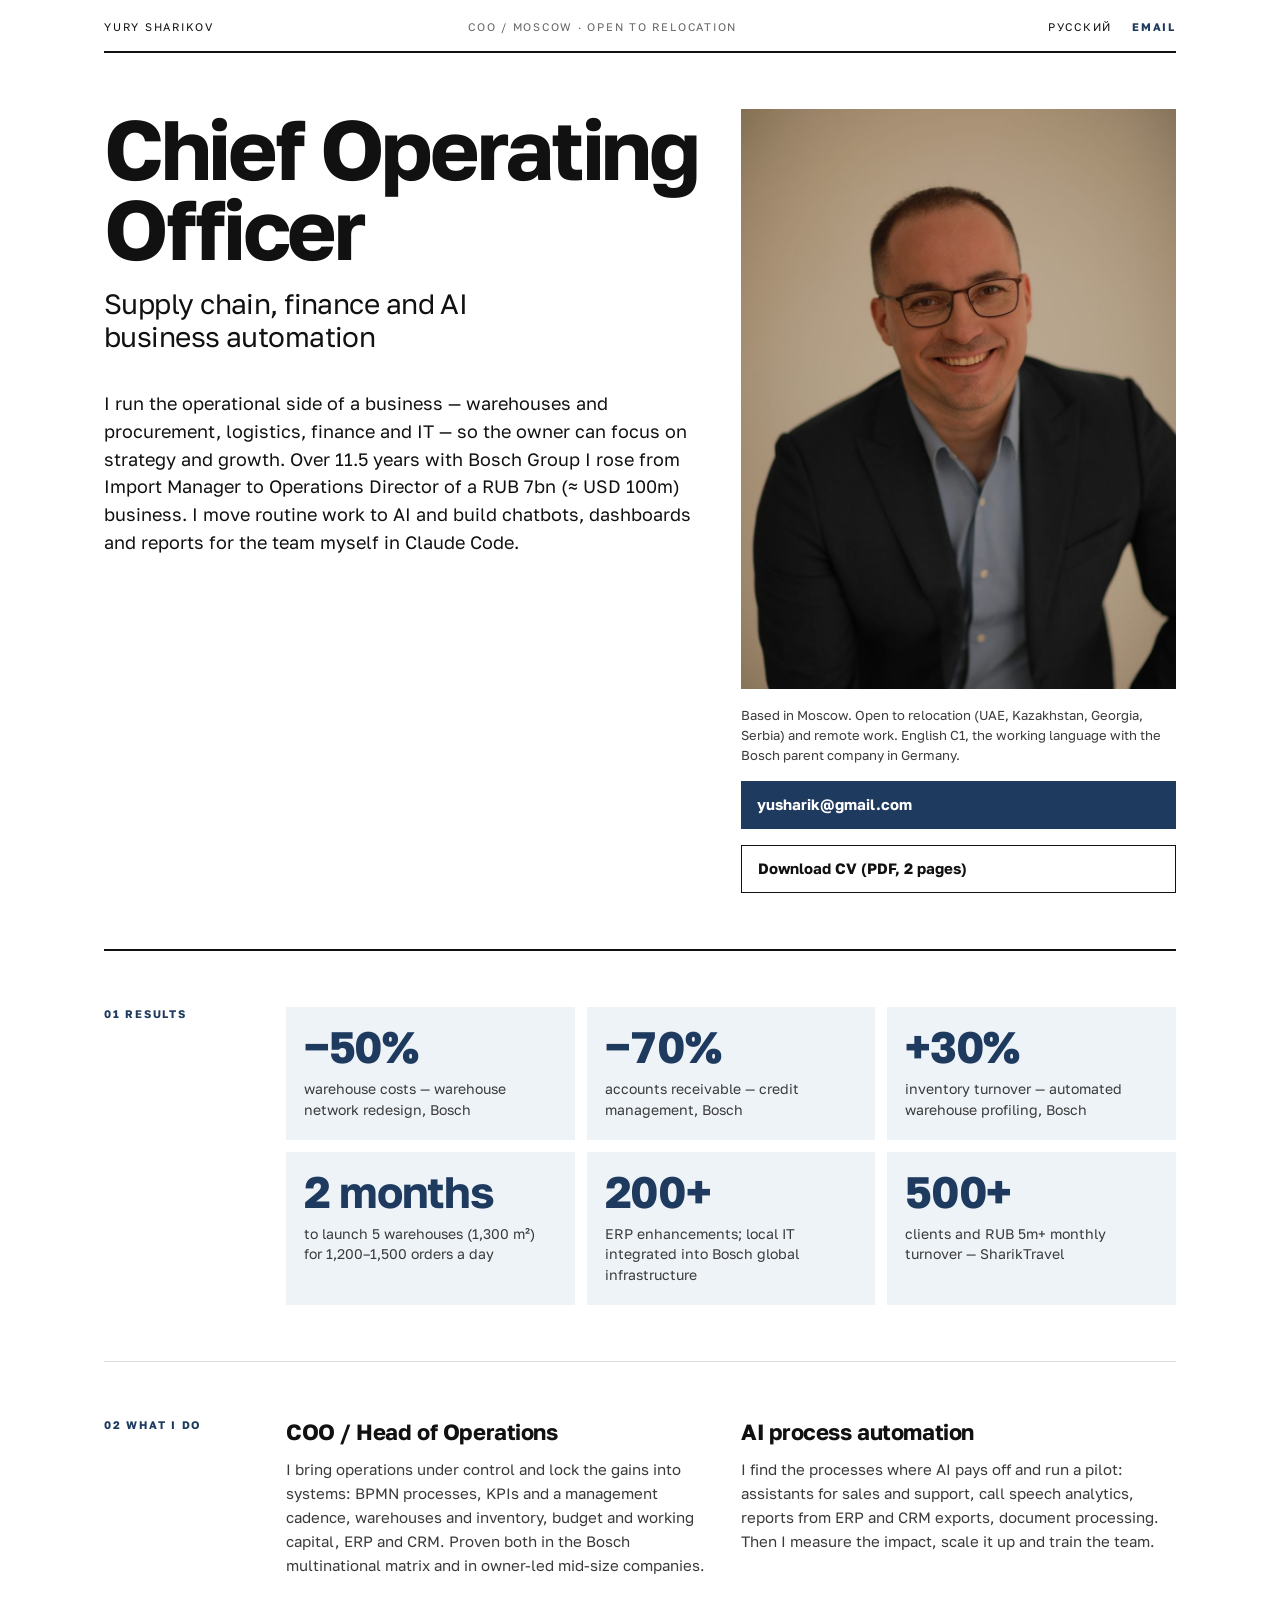
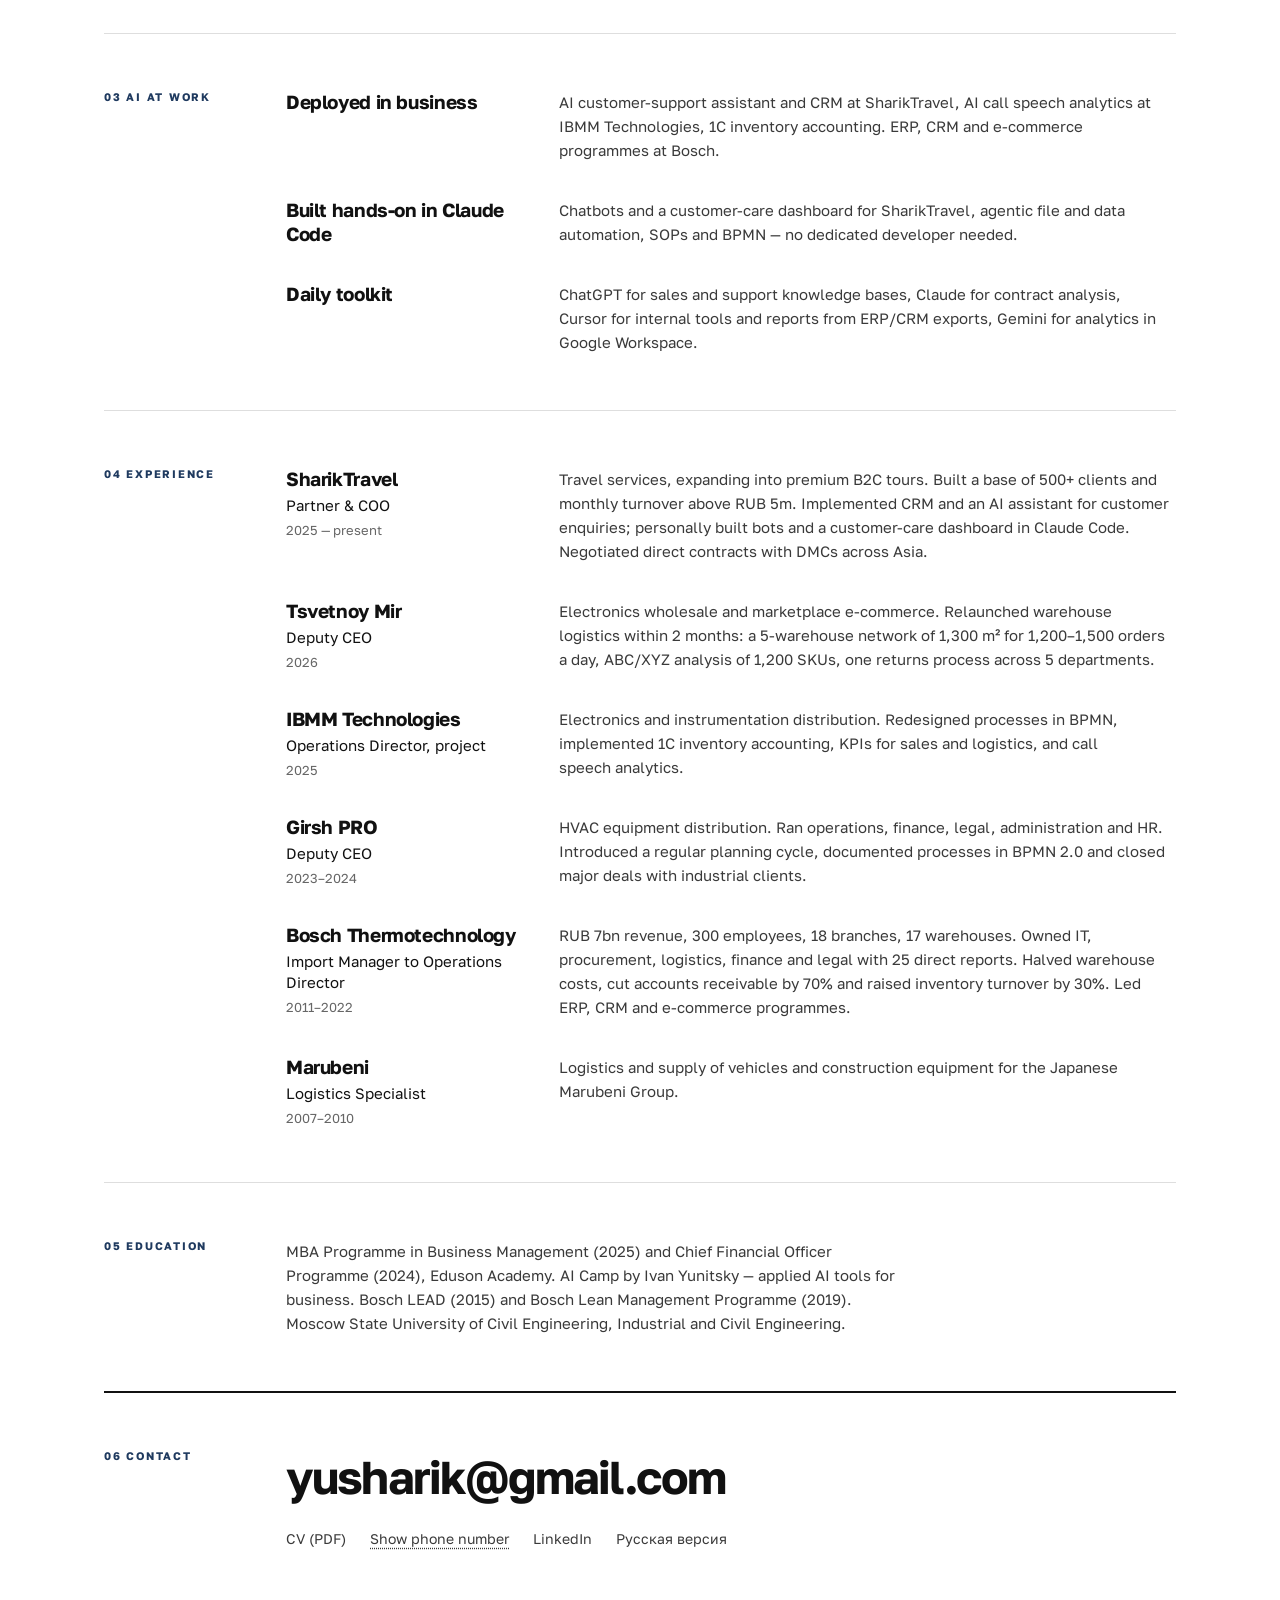
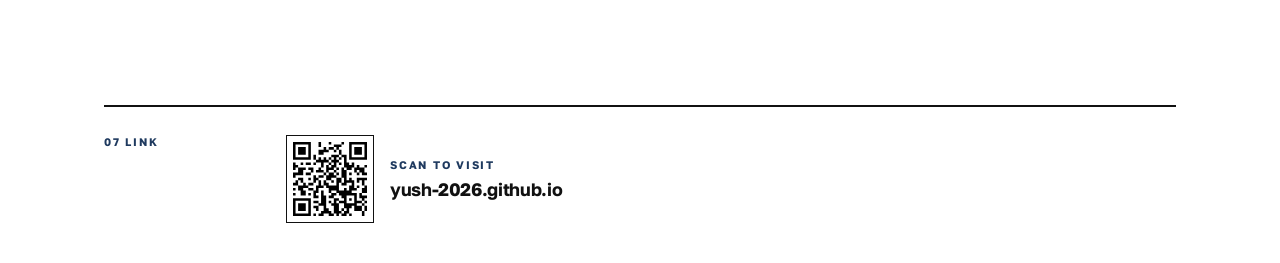
==== en/index.html @ ccaf201a "CV site: RU and EN pages, PDFs without phone, QR codes Co-Authored-By: Claude Opus 5.5 <noreply@anth" ====
<!doctype html>
<html lang="en">
<head>
<meta charset="utf-8">
<meta name="viewport" content="width=device-width, initial-scale=1">
<meta name="robots" content="noindex, nofollow">
<title>Yury Sharikov — Chief Operating Officer</title>
<meta name="description" content="Chief Operating Officer: supply chain, finance and AI business automation. 11.5 years with Bosch Group, from Import Manager to Operations Director. Moscow, open to relocation and remote work.">
<meta property="og:title" content="Yury Sharikov — Chief Operating Officer">
<meta property="og:description" content="Supply chain, finance and AI business automation. 11.5 years with Bosch: RUB 7bn business, 18 branches, 17 warehouses.">
<meta property="og:type" content="profile">
<meta property="og:image" content="https://yush-2026.github.io/assets/photo.jpg">
<link rel="alternate" hreflang="ru" href="../">
<link rel="preconnect" href="https://fonts.googleapis.com">
<link rel="preconnect" href="https://fonts.gstatic.com" crossorigin>
<link href="https://fonts.googleapis.com/css2?family=Golos+Text:wght@400;700&display=swap" rel="stylesheet">
<link rel="stylesheet" href="../assets/style.css">
</head>
<body>

<header class="wrap" style="padding-bottom:0">
  <div class="grid rule-top">
    <div class="c4 micro">Yury Sharikov</div>
    <div class="c4 micro muted">COO / Moscow · open to relocation</div>
    <div class="c4 micro top-links"><a href="../" lang="ru" hreflang="ru">Русский</a><a class="accent" href="mailto:yusharik@gmail.com">Email</a></div>
  </div>
</header>

<main class="wrap">

  <section class="grid sec rule-heavy">
    <div class="c7">
      <h1>Chief Operating Officer</h1>
      <p class="subhead">Supply chain, finance and AI business automation</p>
      <p class="lede">I run the operational side of a business — warehouses and procurement, logistics, finance and IT — so the owner can focus on strategy and growth. Over 11.5&nbsp;years with Bosch Group I rose from Import Manager to Operations Director of a RUB&nbsp;7bn (≈&nbsp;USD&nbsp;100m) business. I move routine work to AI and build chatbots, dashboards and reports for the team myself in Claude Code.</p>
    </div>
    <div class="c5 hero-aside">
      <img class="portrait" src="../assets/photo.jpg" width="900" height="1200" alt="Yury Sharikov">
      <p class="aside-note">Based in Moscow. Open to relocation (UAE, Kazakhstan, Georgia, Serbia) and remote work. English C1, the working language with the Bosch parent company in Germany.</p>
      <a class="cta" href="mailto:yusharik@gmail.com">yusharik@gmail.com</a>
      <a class="cv" href="../cv-en.pdf" download="Sharikov_CV_COO.pdf">Download CV (PDF, 2&nbsp;pages)</a>
    </div>
  </section>

  <section class="grid sec rule">
    <div class="c2 micro accent micro-label">01 Results</div>
    <div class="c10 kpis">
      <div class="kpi"><b>−50%</b><span>warehouse costs — warehouse network redesign, Bosch</span></div>
      <div class="kpi"><b>−70%</b><span>accounts receivable — credit management, Bosch</span></div>
      <div class="kpi"><b>+30%</b><span>inventory turnover — automated warehouse profiling, Bosch</span></div>
      <div class="kpi"><b>2&nbsp;months</b><span>to launch 5 warehouses (1,300&nbsp;m²) for 1,200–1,500 orders a day</span></div>
      <div class="kpi"><b>200+</b><span>ERP enhancements; local IT integrated into Bosch global infrastructure</span></div>
      <div class="kpi"><b>500+</b><span>clients and RUB&nbsp;5m+ monthly turnover — SharikTravel</span></div>
    </div>
  </section>

  <section class="grid sec rule">
    <div class="c2 micro accent micro-label">02 What I do</div>
    <div class="c5">
      <h2>COO / Head of Operations</h2>
      <p class="body">I bring operations under control and lock the gains into systems: BPMN processes, KPIs and a management cadence, warehouses and inventory, budget and working capital, ERP and CRM. Proven both in the Bosch multinational matrix and in owner-led mid-size companies.</p>
    </div>
    <div class="c5">
      <h2>AI process automation</h2>
      <p class="body">I find the processes where AI pays off and run a pilot: assistants for sales and support, call speech analytics, reports from ERP and CRM exports, document processing. Then I measure the impact, scale it up and train the team.</p>
    </div>
  </section>

  <section class="grid sec rule">
    <div class="c2 micro accent micro-label">03 AI at work</div>
    <div class="c10 stack">
      <div class="row">
        <div class="c3"><h3>Deployed in business</h3></div>
        <p class="c7 body">AI customer-support assistant and CRM at SharikTravel, AI call speech analytics at IBMM Technologies, 1C inventory accounting. ERP, CRM and e-commerce programmes at Bosch.</p>
      </div>
      <div class="row">
        <div class="c3"><h3>Built hands-on in Claude Code</h3></div>
        <p class="c7 body">Chatbots and a customer-care dashboard for SharikTravel, agentic file and data automation, SOPs and BPMN — no dedicated developer needed.</p>
      </div>
      <div class="row">
        <div class="c3"><h3>Daily toolkit</h3></div>
        <p class="c7 body">ChatGPT for sales and support knowledge bases, Claude for contract analysis, Cursor for internal tools and reports from ERP/CRM exports, Gemini for analytics in Google Workspace.</p>
      </div>
    </div>
  </section>

  <section class="grid sec rule">
    <div class="c2 micro accent micro-label">04 Experience</div>
    <div class="c10 stack">
      <div class="row">
        <div class="c3"><h3>SharikTravel</h3><p class="role">Partner &amp; COO</p><p class="date">2025 — present</p></div>
        <p class="c7 body">Travel services, expanding into premium B2C tours. Built a base of 500+ clients and monthly turnover above RUB&nbsp;5m. Implemented CRM and an AI assistant for customer enquiries; personally built bots and a customer-care dashboard in Claude Code. Negotiated direct contracts with DMCs across Asia.</p>
      </div>
      <div class="row">
        <div class="c3"><h3>Tsvetnoy Mir</h3><p class="role">Deputy CEO</p><p class="date">2026</p></div>
        <p class="c7 body">Electronics wholesale and marketplace e-commerce. Relaunched warehouse logistics within 2&nbsp;months: a 5-warehouse network of 1,300&nbsp;m² for 1,200–1,500 orders a day, ABC/XYZ analysis of 1,200 SKUs, one returns process across 5 departments.</p>
      </div>
      <div class="row">
        <div class="c3"><h3>IBMM Technologies</h3><p class="role">Operations Director, project</p><p class="date">2025</p></div>
        <p class="c7 body">Electronics and instrumentation distribution. Redesigned processes in BPMN, implemented 1C inventory accounting, KPIs for sales and logistics, and call speech analytics.</p>
      </div>
      <div class="row">
        <div class="c3"><h3>Girsh PRO</h3><p class="role">Deputy CEO</p><p class="date">2023–2024</p></div>
        <p class="c7 body">HVAC equipment distribution. Ran operations, finance, legal, administration and HR. Introduced a regular planning cycle, documented processes in BPMN 2.0 and closed major deals with industrial clients.</p>
      </div>
      <div class="row">
        <div class="c3"><h3>Bosch Thermotechnology</h3><p class="role">Import Manager to Operations Director</p><p class="date">2011–2022</p></div>
        <p class="c7 body">RUB&nbsp;7bn revenue, 300 employees, 18 branches, 17 warehouses. Owned IT, procurement, logistics, finance and legal with 25 direct reports. Halved warehouse costs, cut accounts receivable by 70% and raised inventory turnover by 30%. Led ERP, CRM and e-commerce programmes.</p>
      </div>
      <div class="row">
        <div class="c3"><h3>Marubeni</h3><p class="role">Logistics Specialist</p><p class="date">2007–2010</p></div>
        <p class="c7 body">Logistics and supply of vehicles and construction equipment for the Japanese Marubeni Group.</p>
      </div>
    </div>
  </section>

  <section class="grid sec rule-heavy">
    <div class="c2 micro accent micro-label">05 Education</div>
    <p class="c7 body">MBA Programme in Business Management (2025) and Chief Financial Officer Programme (2024), Eduson Academy. AI Camp by Ivan Yunitsky — applied AI tools for business. Bosch LEAD (2015) and Bosch Lean Management Programme (2019). Moscow State University of Civil Engineering, Industrial and Civil Engineering.</p>
  </section>

  <section class="grid sec">
    <div class="c2 micro accent micro-label">06 Contact</div>
    <div class="c10">
      <a class="mail" href="mailto:yusharik@gmail.com">yusharik@gmail.com</a>
      <div class="links">
        <a href="../cv-en.pdf" download="Sharikov_CV_COO.pdf">CV (PDF)</a>
        <span class="phone" data-label-wa="WhatsApp" data-label-tg="Telegram"><button class="linklike" type="button">Show phone number</button></span>
        <a href="https://www.linkedin.com/in/yury-sharikov-70262aaa">LinkedIn</a>
        <a href="../" lang="ru" hreflang="ru">Русская версия</a>
      </div>
    </div>
  </section>

</main>

<footer class="wrap site-footer">
  <div class="grid">
    <div class="c2 micro accent micro-label">07 Link</div>
    <div class="c10 site-footer-inner">
      <a class="qr-link" href="https://yush-2026.github.io/en/">
        <img class="qr-code" src="../assets/qr-en.svg" width="88" height="88" alt="QR code linking to yush-2026.github.io">
        <span class="qr-copy">
          <span class="micro accent">Scan to visit</span>
          <span class="qr-url">yush-2026.github.io</span>
        </span>
      </a>
    </div>
  </div>
</footer>

<script src="../assets/phone.js" defer></script>
</body>
</html>
---- assets/style.css ----
:root {
  color-scheme: light;
  --ink: #111;
  --text: #3a3a3a;
  --muted: #666;
  --rule: #dedede;
  --accent: #1f3a5f;
  --tile: #eef3f8;
  --font: "Golos Text", "Helvetica Neue", Helvetica, Arial, sans-serif;
}

*, *::before, *::after { box-sizing: border-box; }
html { -webkit-text-size-adjust: 100%; }
body {
  margin: 0;
  background: #fff;
  color: var(--ink);
  font-family: var(--font);
  font-weight: 400;
  -webkit-font-smoothing: antialiased;
}
a { color: var(--ink); text-decoration: none; }
a:hover { color: var(--accent); }
a:focus-visible { outline: 2px solid var(--accent); outline-offset: 3px; }
h1, h2, h3, p { margin: 0; }

.wrap { max-width: 1120px; margin: 0 auto; padding: 0 24px 96px; }
.grid { display: grid; grid-template-columns: repeat(12, minmax(0, 1fr)); gap: 20px; }
.rule-top { border-bottom: 2px solid var(--ink); padding: 20px 0 18px; align-items: baseline; }
.rule { border-bottom: 1px solid var(--rule); }
.rule-heavy { border-bottom: 2px solid var(--ink); }
.sec { padding: 56px 0; }

.micro { font-size: 11px; letter-spacing: 0.16em; text-transform: uppercase; }
.accent { color: var(--accent); font-weight: 700; }
.muted { color: var(--muted); }
.right { text-align: right; }
.top-links { display: flex; justify-content: flex-end; gap: 20px; }

h1 {
  font-size: clamp(40px, 6.6vw, 84px);
  line-height: 0.95;
  font-weight: 700;
  letter-spacing: -0.04em;
}
.subhead {
  margin-top: 18px;
  font-size: clamp(20px, 2.4vw, 28px);
  line-height: 1.2;
  letter-spacing: -0.02em;
  max-width: 24ch;
}
.lede {
  margin-top: 36px;
  font-size: clamp(16px, 1.5vw, 18px);
  line-height: 1.55;
  max-width: 54ch;
  text-wrap: pretty;
}
h2 { font-size: 22px; font-weight: 700; letter-spacing: -0.02em; margin-bottom: 12px; }
h3 { font-size: 19px; font-weight: 700; letter-spacing: -0.02em; line-height: 1.25; }
.body { font-size: 15px; line-height: 1.6; color: var(--text); text-wrap: pretty; }
.date { margin-top: 6px; font-size: 13px; color: var(--muted); }
.role { margin-top: 4px; font-size: 15px; line-height: 1.4; color: var(--ink); }

.portrait {
  display: block;
  width: 100%;
  height: auto;
  aspect-ratio: 3 / 4;
  object-fit: cover;
  object-position: 50% 30%;
  background: #f0f0f0;
}
.hero-aside { display: flex; flex-direction: column; gap: 16px; }
.aside-note { font-size: 13px; line-height: 1.55; color: var(--text); }
.cta, .cv {
  display: block;
  min-height: 48px;
  padding: 14px 16px;
  font-size: 15px;
  font-weight: 700;
  word-break: break-word;
}
.cta { background: var(--accent); color: #fff; }
.cta:hover { background: var(--ink); color: #fff; }
.cv { border: 1px solid var(--ink); padding: 13px 16px; }
.cv:hover { background: var(--ink); color: #fff; }

.kpis { display: grid; grid-template-columns: repeat(3, minmax(0, 1fr)); gap: 12px; }
.kpi { background: var(--tile); padding: 18px 18px 20px; }
.kpi b {
  display: block;
  font-size: clamp(30px, 3.6vw, 44px);
  line-height: 1;
  letter-spacing: -0.03em;
  font-variant-numeric: tabular-nums;
  color: var(--accent);
}
.kpi span { display: block; margin-top: 10px; font-size: 14px; line-height: 1.45; color: var(--text); }

.stack { display: flex; flex-direction: column; gap: 36px; }
.row { display: grid; grid-template-columns: repeat(10, minmax(0, 1fr)); gap: 20px; }

.mail {
  display: block;
  font-size: clamp(26px, 4.4vw, 46px);
  font-weight: 700;
  letter-spacing: -0.04em;
  word-break: break-word;
}
.links { display: flex; flex-wrap: wrap; gap: 4px 24px; margin-top: 20px; font-size: 14px; }
.links a { color: var(--text); padding: 6px 0; }
.links a:hover { color: var(--accent); }
.phone { display: contents; }
.linklike {
  font: inherit;
  color: var(--text);
  background: none;
  border: 0;
  padding: 6px 0;
  cursor: pointer;
  text-decoration: underline dotted;
  text-underline-offset: 4px;
}
.linklike:hover { color: var(--accent); }
.linklike:focus-visible { outline: 2px solid var(--accent); outline-offset: 3px; }

.c2 { grid-column: span 2; min-width: 0; }
.c3 { grid-column: span 3; min-width: 0; }
.c4 { grid-column: span 4; min-width: 0; }
.c5 { grid-column: span 5; min-width: 0; }
.c7 { grid-column: span 7; min-width: 0; }
.c10 { grid-column: span 10; min-width: 0; }

.site-footer { padding-bottom: 40px; }
.site-footer > .grid { border-top: 2px solid var(--ink); padding-top: 28px; }
.nowrap { white-space: nowrap; }
.site-footer-inner { display: flex; align-items: center; justify-content: space-between; gap: 24px; }
.qr-link { display: inline-flex; align-items: center; gap: 16px; }
.qr-code { display: block; width: 88px; height: 88px; padding: 6px; border: 1px solid var(--ink); background: #fff; }
.qr-copy { display: flex; flex-direction: column; gap: 7px; }
.qr-url { font-size: 18px; font-weight: 700; letter-spacing: -0.02em; }

@media (max-width: 860px) {
  .wrap { padding: 0 16px 72px; }
  .sec { padding: 40px 0; }
  .c2, .c3, .c4, .c5, .c7, .c10 { grid-column: 1 / -1; }
  .row { grid-template-columns: 1fr; gap: 8px; }
  .rule-top .c4:nth-child(2) { display: none; }
  .rule-top .c4 { grid-column: span 6; }
  .hero-aside { margin-top: 16px; }
  .portrait { max-width: 320px; }
  .micro-label { margin-bottom: 14px; }
  .kpis { grid-template-columns: repeat(2, minmax(0, 1fr)); }
  .site-footer-inner { flex-direction: column; align-items: flex-start; }
  .top-links a, .links a, .linklike { display: inline-flex; align-items: center; min-height: 44px; padding: 0; }
  .links { gap: 0 20px; }
  .mail { padding: 6px 0; }
}
@media (max-width: 420px) {
  .kpis { grid-template-columns: 1fr; }
}
@media print {
  .cta, .cv { border: 1px solid var(--ink); background: none; color: var(--ink); }
}
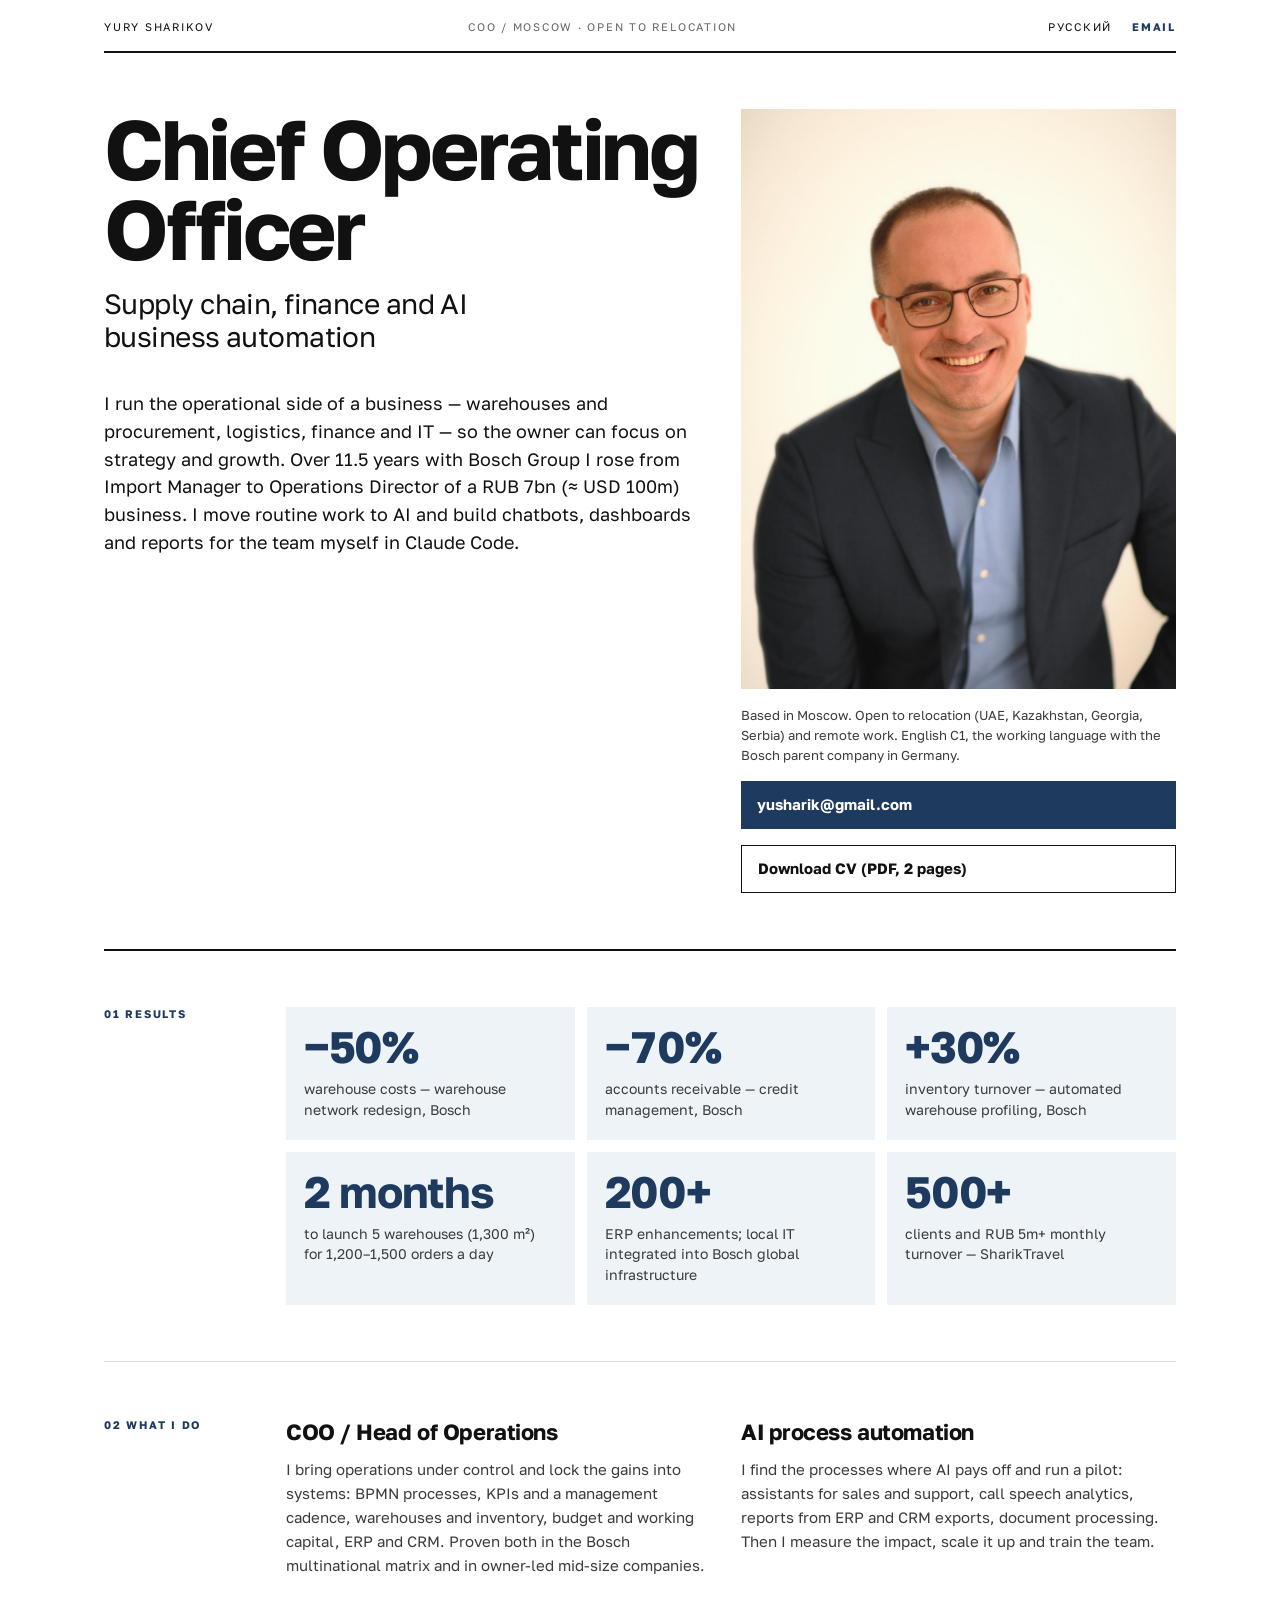
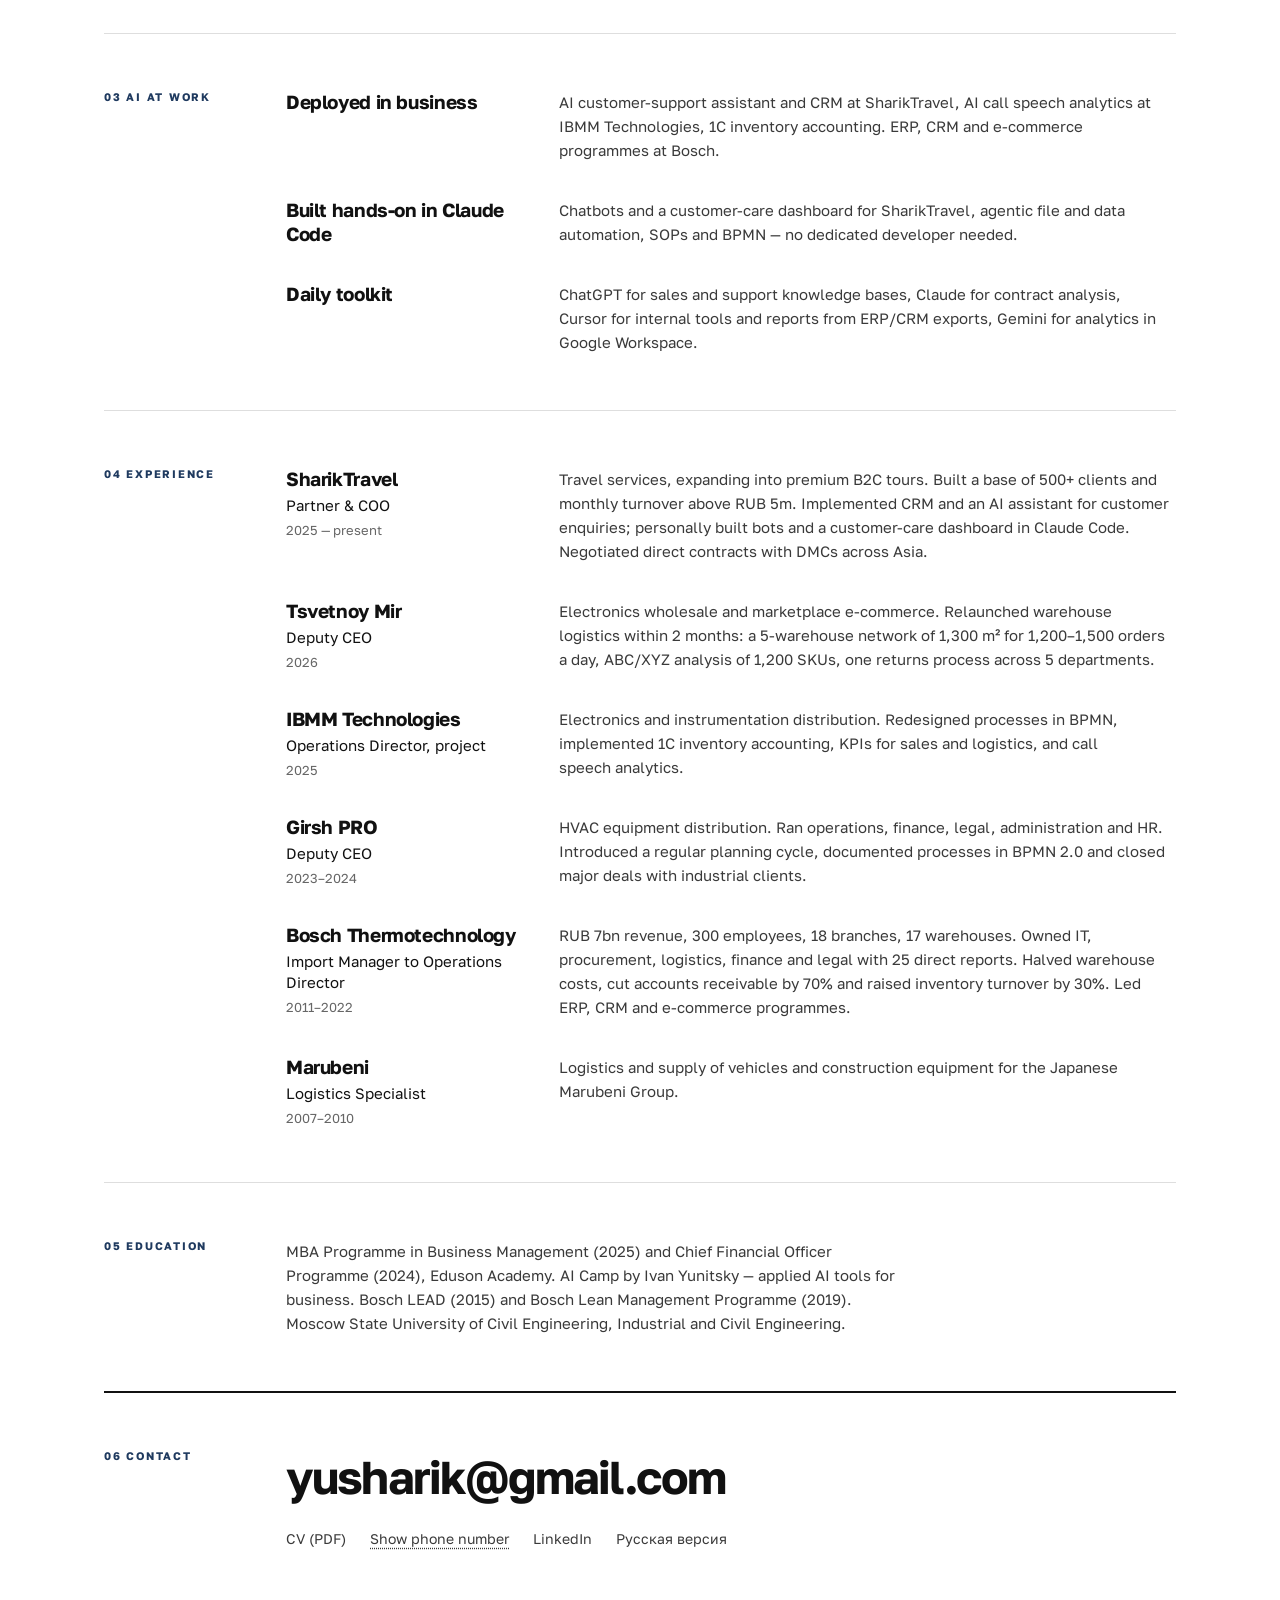
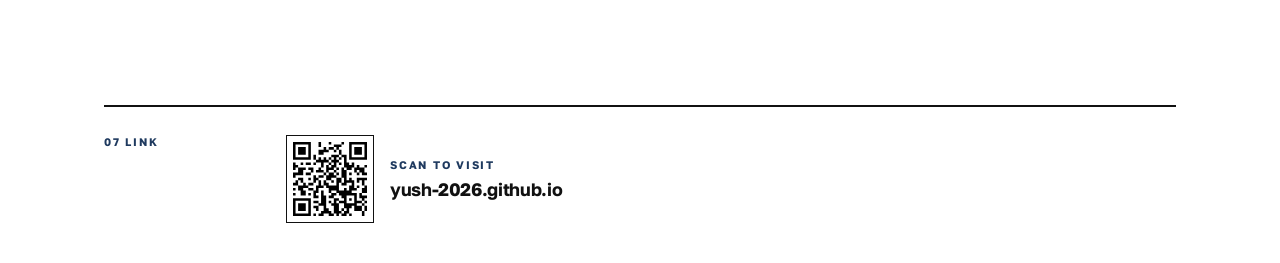
==== commit 56096b88: "Brighter photo: levels, white balance, light cream background Co-Authored-By: Claude Opus 5.5 <norep" ====
--- a/en/index.html
+++ b/en/index.html
@@ -9,7 +9,7 @@
 <meta property="og:title" content="Yury Sharikov — Chief Operating Officer">
 <meta property="og:description" content="Supply chain, finance and AI business automation. 11.5 years with Bosch: RUB 7bn business, 18 branches, 17 warehouses.">
 <meta property="og:type" content="profile">
-<meta property="og:image" content="https://yush-2026.github.io/assets/photo.jpg">
+<meta property="og:image" content="https://yush-2026.github.io/assets/photo.jpg?v=2">
 <link rel="alternate" hreflang="ru" href="../">
 <link rel="preconnect" href="https://fonts.googleapis.com">
 <link rel="preconnect" href="https://fonts.gstatic.com" crossorigin>
@@ -35,7 +35,7 @@
       <p class="lede">I run the operational side of a business — warehouses and procurement, logistics, finance and IT — so the owner can focus on strategy and growth. Over 11.5&nbsp;years with Bosch Group I rose from Import Manager to Operations Director of a RUB&nbsp;7bn (≈&nbsp;USD&nbsp;100m) business. I move routine work to AI and build chatbots, dashboards and reports for the team myself in Claude Code.</p>
     </div>
     <div class="c5 hero-aside">
-      <img class="portrait" src="../assets/photo.jpg" width="900" height="1200" alt="Yury Sharikov">
+      <img class="portrait" src="../assets/photo.jpg?v=2" width="900" height="1200" alt="Yury Sharikov">
       <p class="aside-note">Based in Moscow. Open to relocation (UAE, Kazakhstan, Georgia, Serbia) and remote work. English C1, the working language with the Bosch parent company in Germany.</p>
       <a class="cta" href="mailto:yusharik@gmail.com">yusharik@gmail.com</a>
       <a class="cv" href="../cv-en.pdf" download="Sharikov_CV_COO.pdf">Download CV (PDF, 2&nbsp;pages)</a>
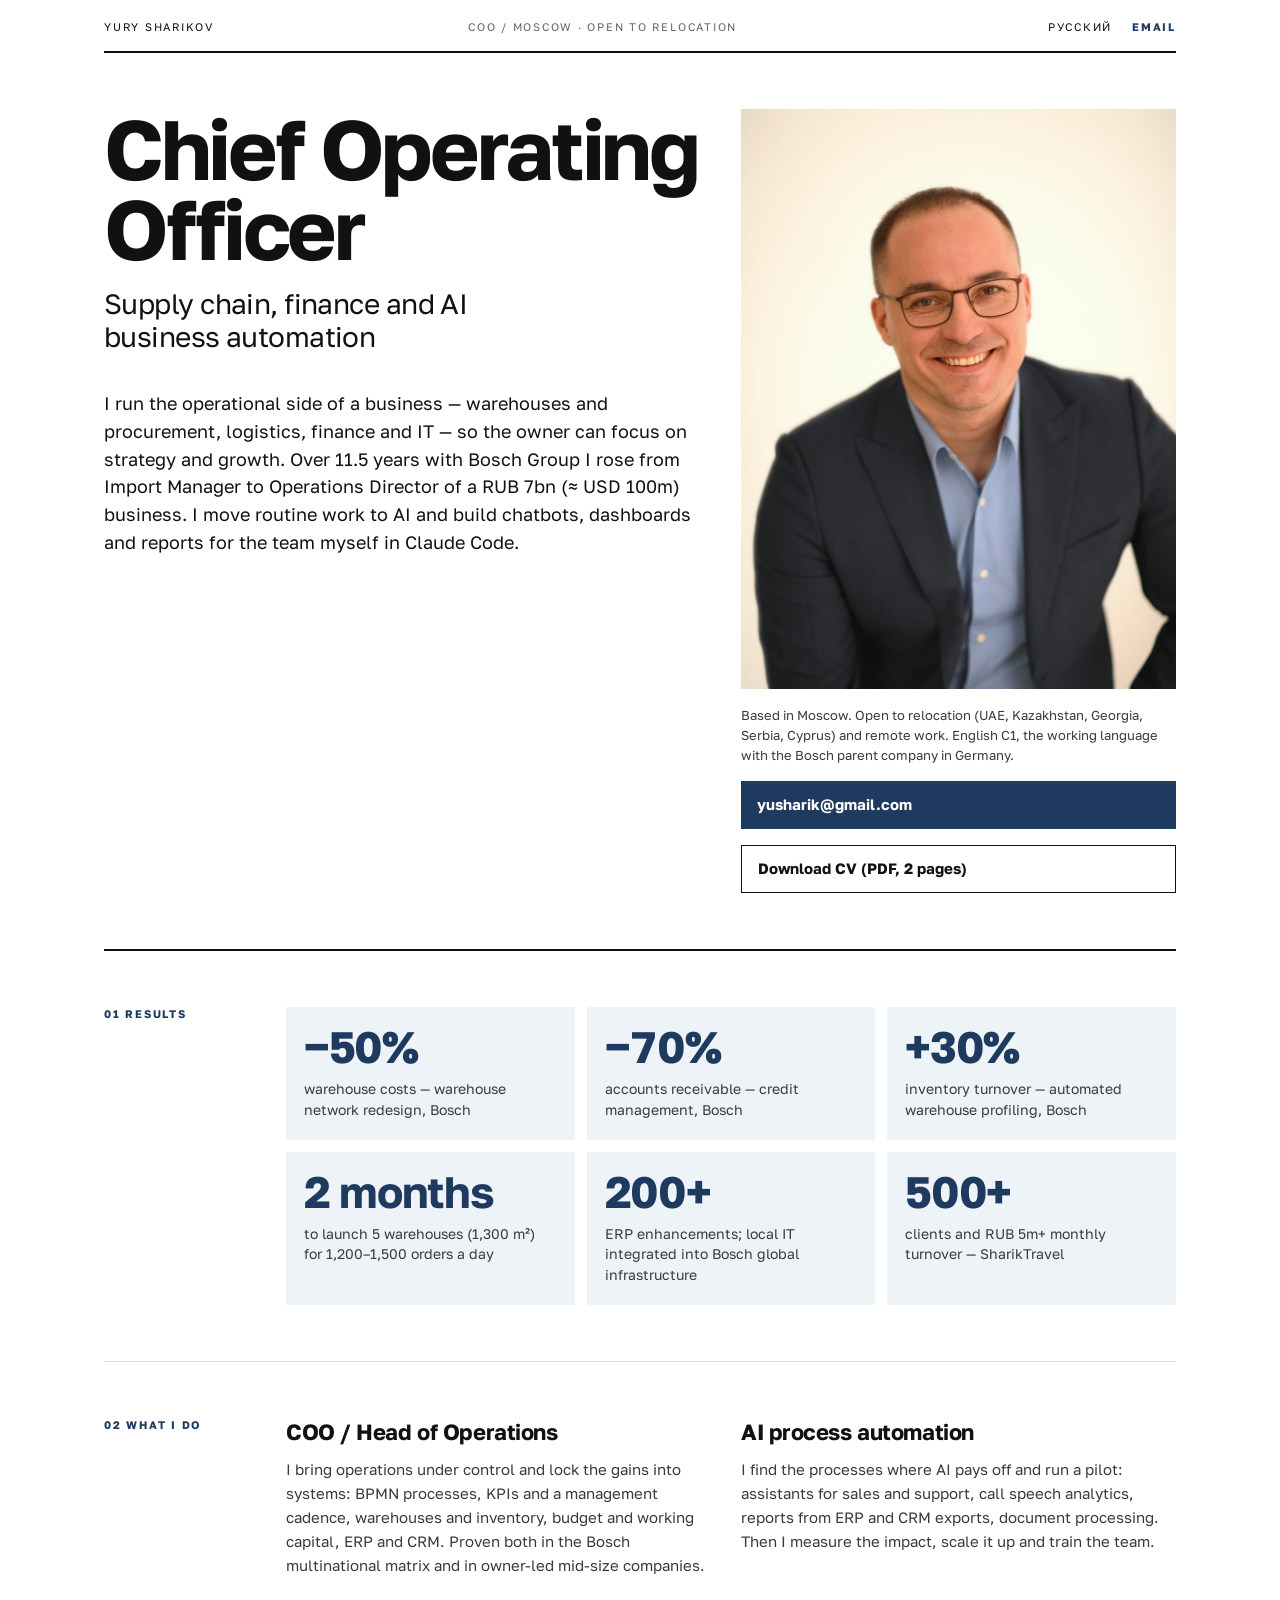
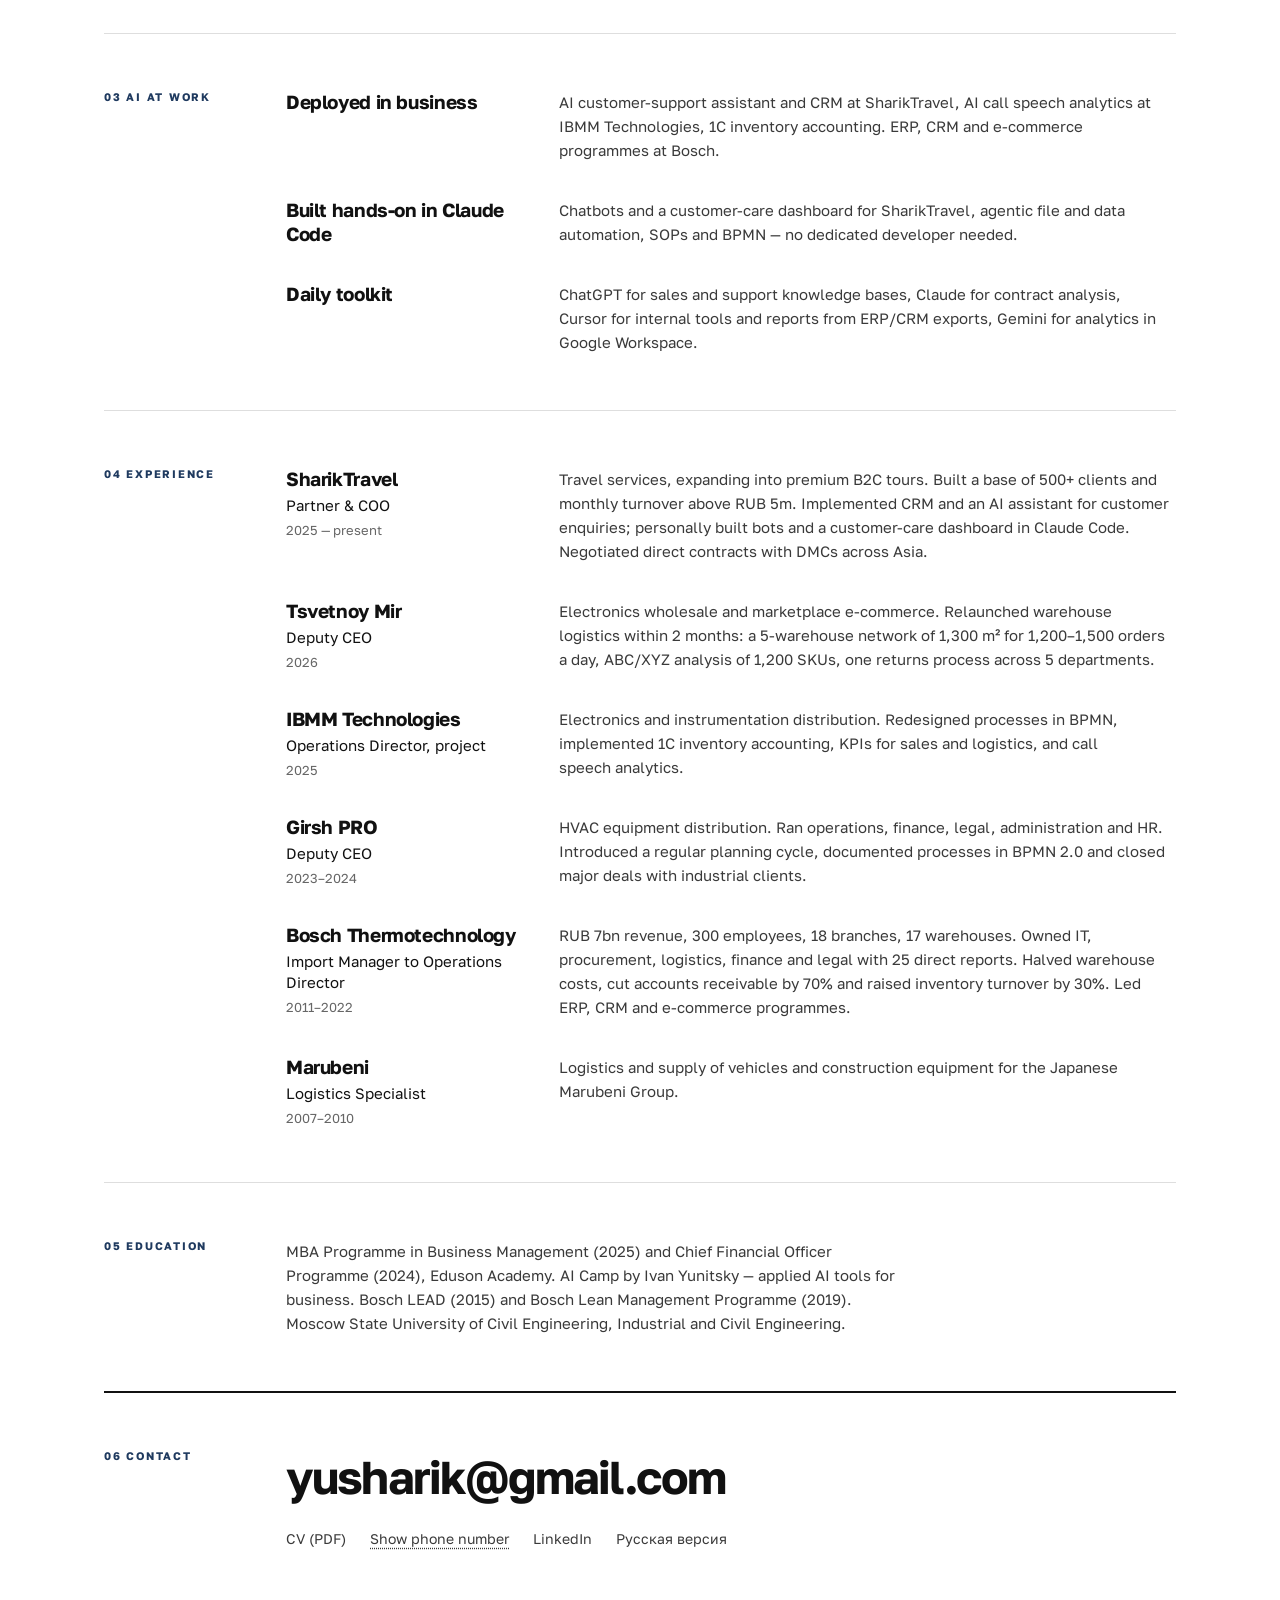
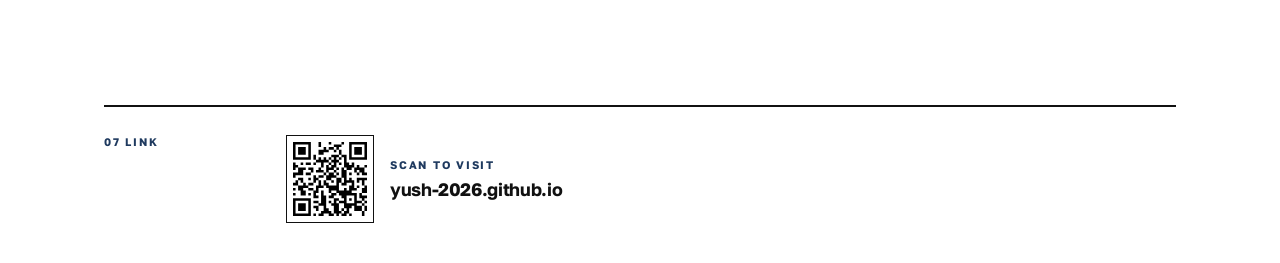
==== commit 5d8486ac: "PDF резюме без лигатур для ATS, Кипр в списке стран (EN) Co-Authored-By: Claude Opus 5.5 <noreply@an" ====
--- a/en/index.html
+++ b/en/index.html
@@ -36,7 +36,7 @@
     </div>
     <div class="c5 hero-aside">
       <img class="portrait" src="../assets/photo.jpg?v=2" width="900" height="1200" alt="Yury Sharikov">
-      <p class="aside-note">Based in Moscow. Open to relocation (UAE, Kazakhstan, Georgia, Serbia) and remote work. English C1, the working language with the Bosch parent company in Germany.</p>
+      <p class="aside-note">Based in Moscow. Open to relocation (UAE, Kazakhstan, Georgia, Serbia, Cyprus) and remote work. English C1, the working language with the Bosch parent company in Germany.</p>
       <a class="cta" href="mailto:yusharik@gmail.com">yusharik@gmail.com</a>
       <a class="cv" href="../cv-en.pdf" download="Sharikov_CV_COO.pdf">Download CV (PDF, 2&nbsp;pages)</a>
     </div>
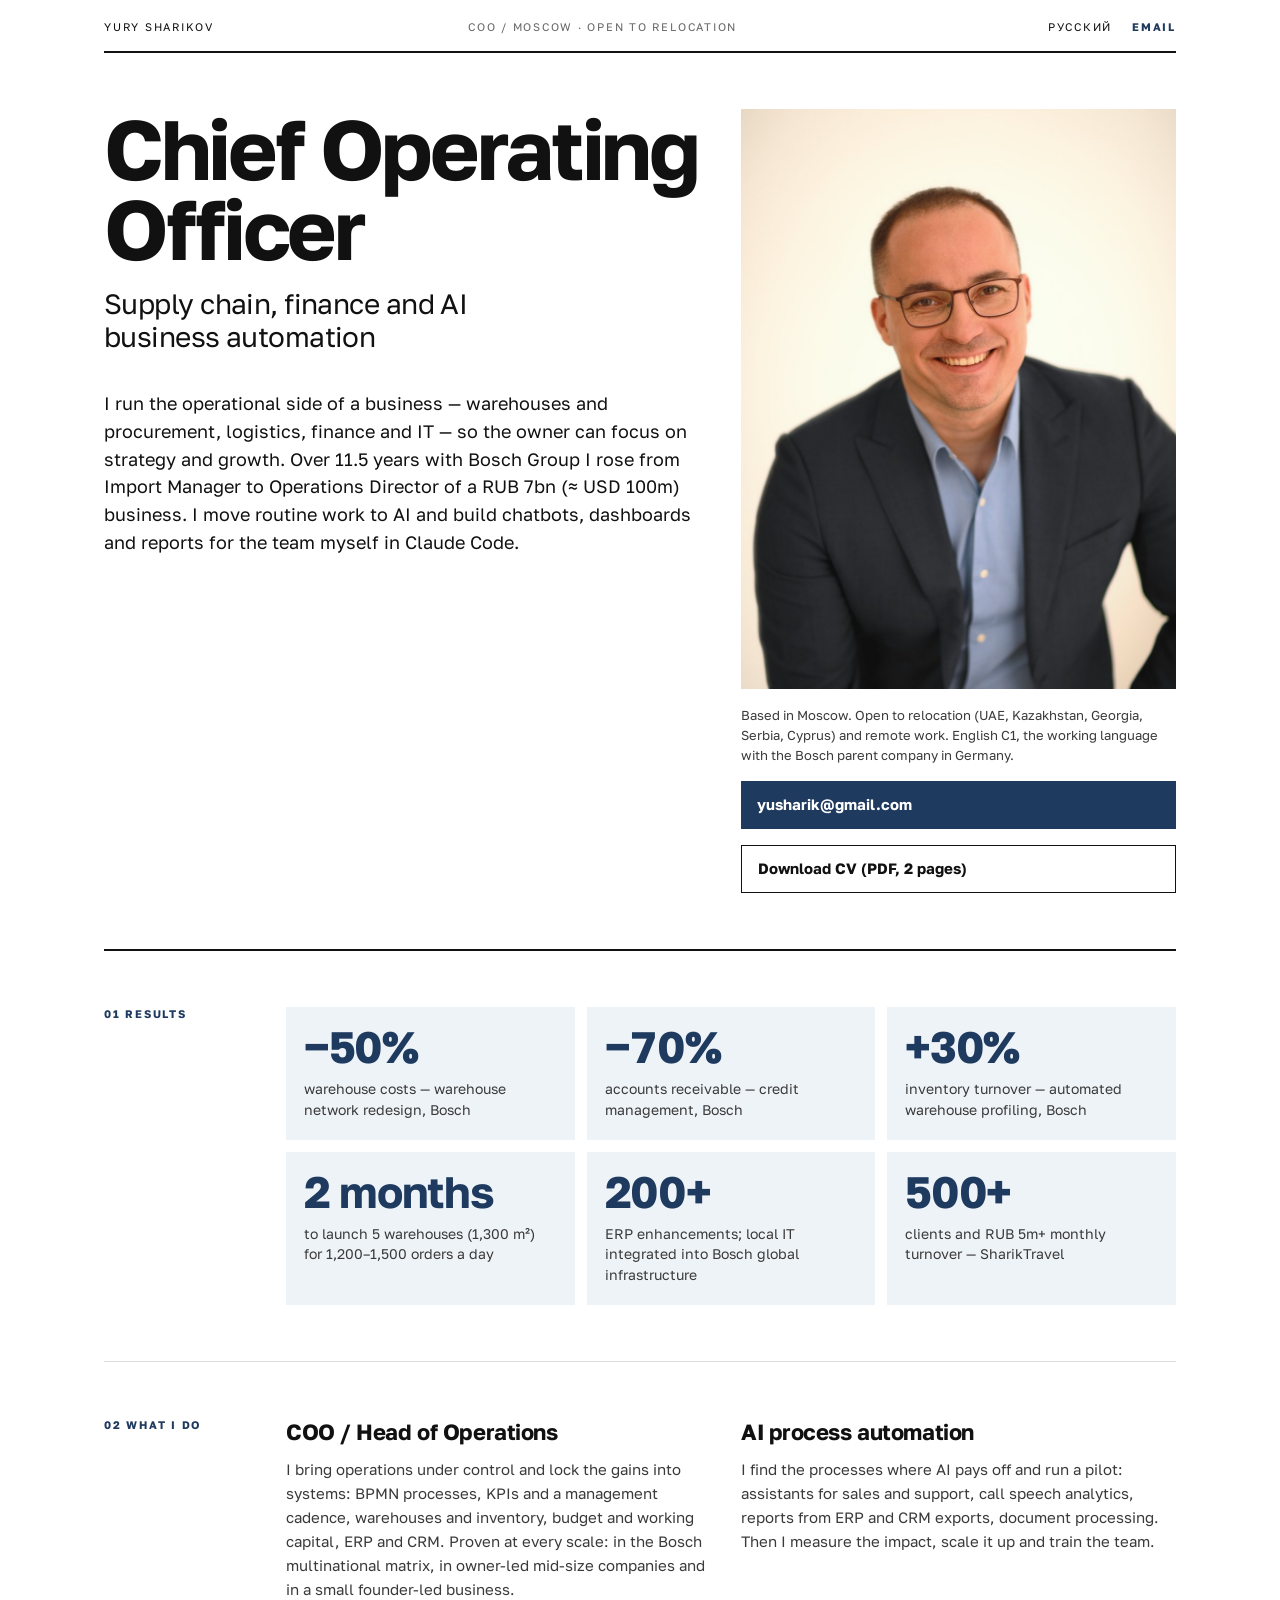
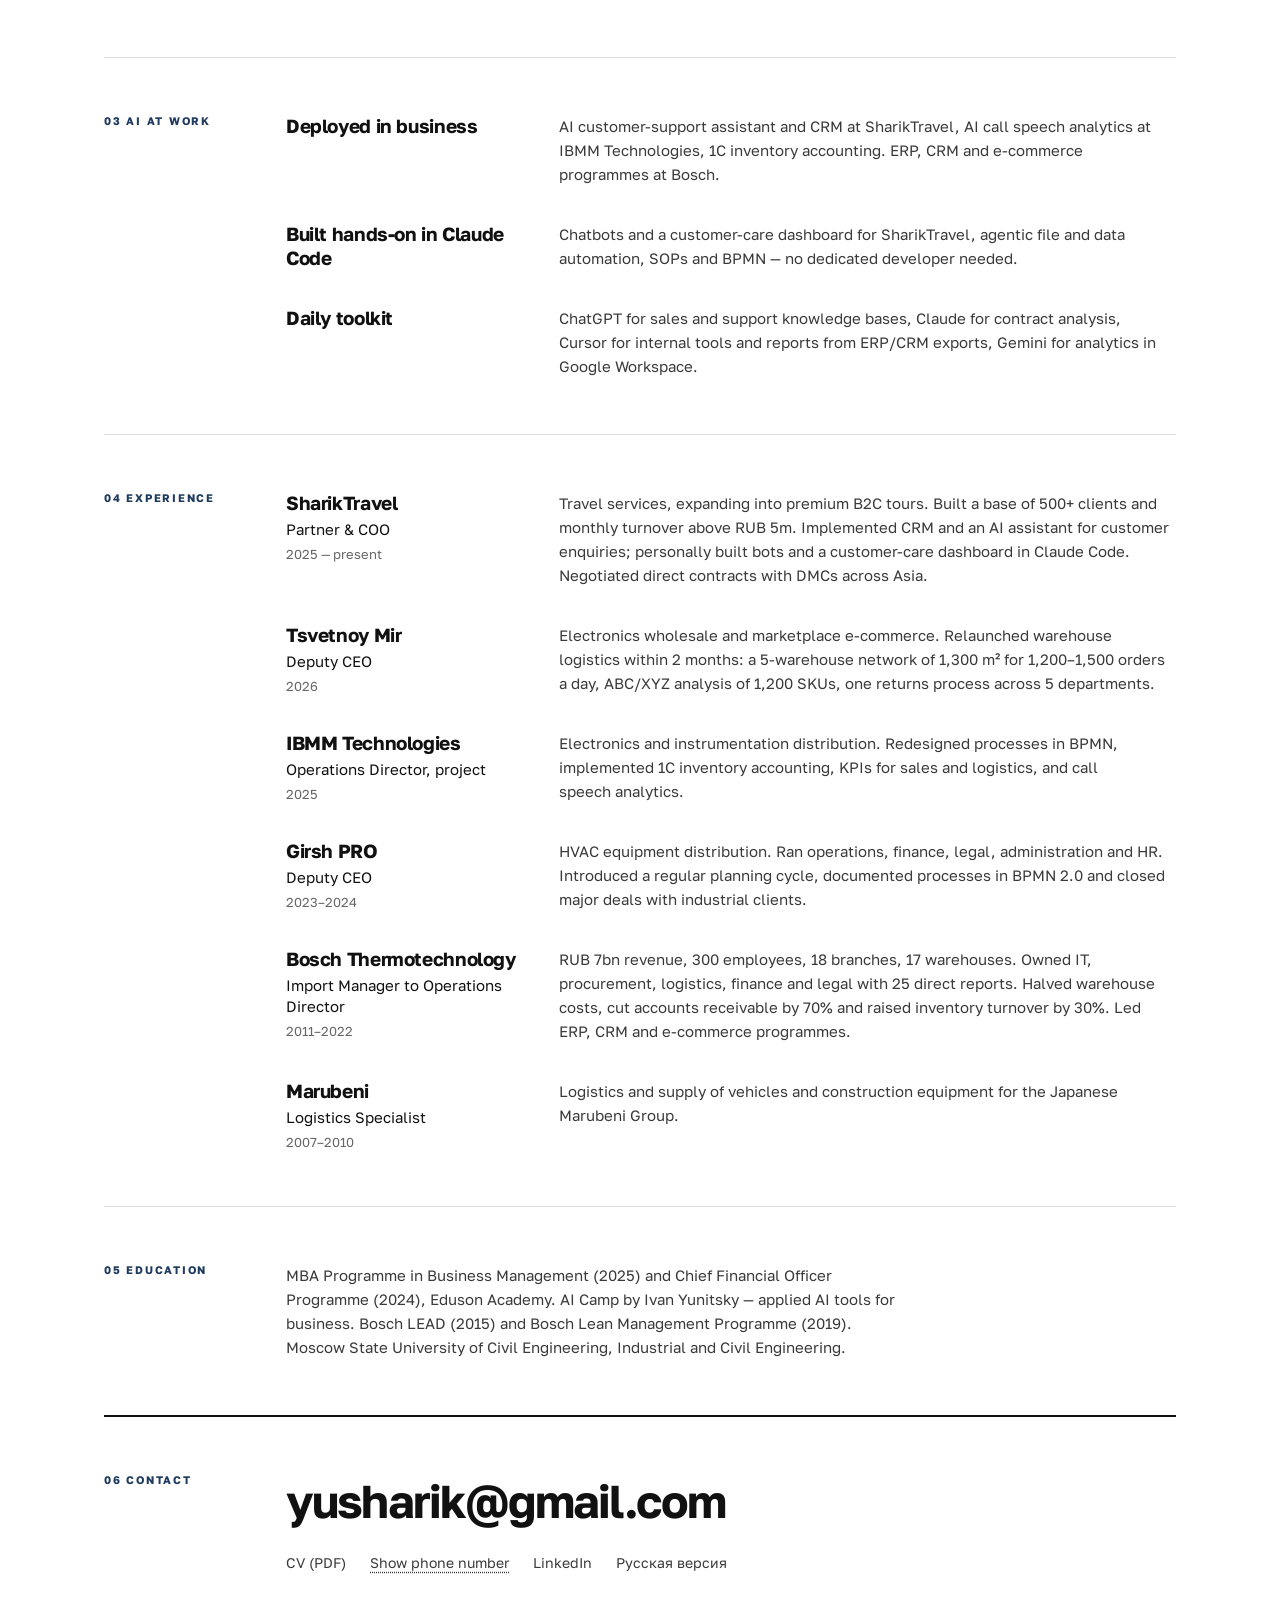
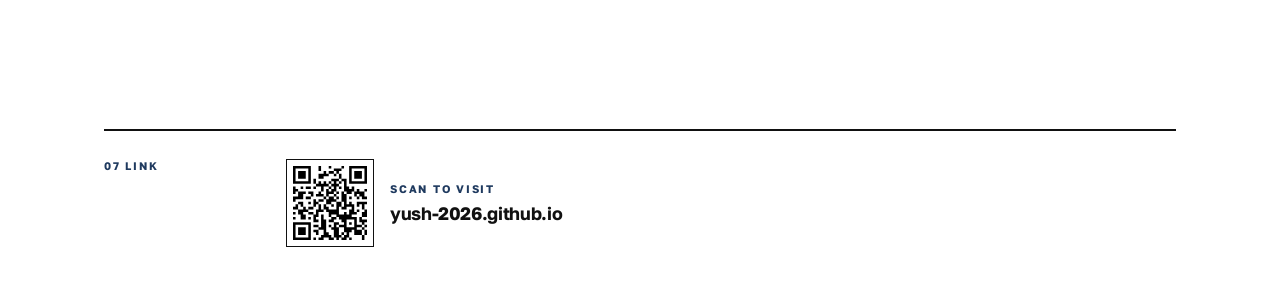
==== commit 38b7468e: "CV and EN page: experience at every business scale Co-Authored-By: Claude Opus 5.5 <noreply@anthropi" ====
--- a/en/index.html
+++ b/en/index.html
@@ -58,7 +58,7 @@
     <div class="c2 micro accent micro-label">02 What I do</div>
     <div class="c5">
       <h2>COO / Head of Operations</h2>
-      <p class="body">I bring operations under control and lock the gains into systems: BPMN processes, KPIs and a management cadence, warehouses and inventory, budget and working capital, ERP and CRM. Proven both in the Bosch multinational matrix and in owner-led mid-size companies.</p>
+      <p class="body">I bring operations under control and lock the gains into systems: BPMN processes, KPIs and a management cadence, warehouses and inventory, budget and working capital, ERP and CRM. Proven at every scale: in the Bosch multinational matrix, in owner-led mid-size companies and in a small founder-led business.</p>
     </div>
     <div class="c5">
       <h2>AI process automation</h2>
@@ -126,7 +126,7 @@
       <div class="links">
         <a href="../cv-en.pdf" download="Sharikov_CV_COO.pdf">CV (PDF)</a>
         <span class="phone" data-label-wa="WhatsApp" data-label-tg="Telegram"><button class="linklike" type="button">Show phone number</button></span>
-        <a href="https://www.linkedin.com/in/yury-sharikov-70262aaa">LinkedIn</a>
+        <a href="https://www.linkedin.com/in/yury-sharikov">LinkedIn</a>
         <a href="../" lang="ru" hreflang="ru">Русская версия</a>
       </div>
     </div>
